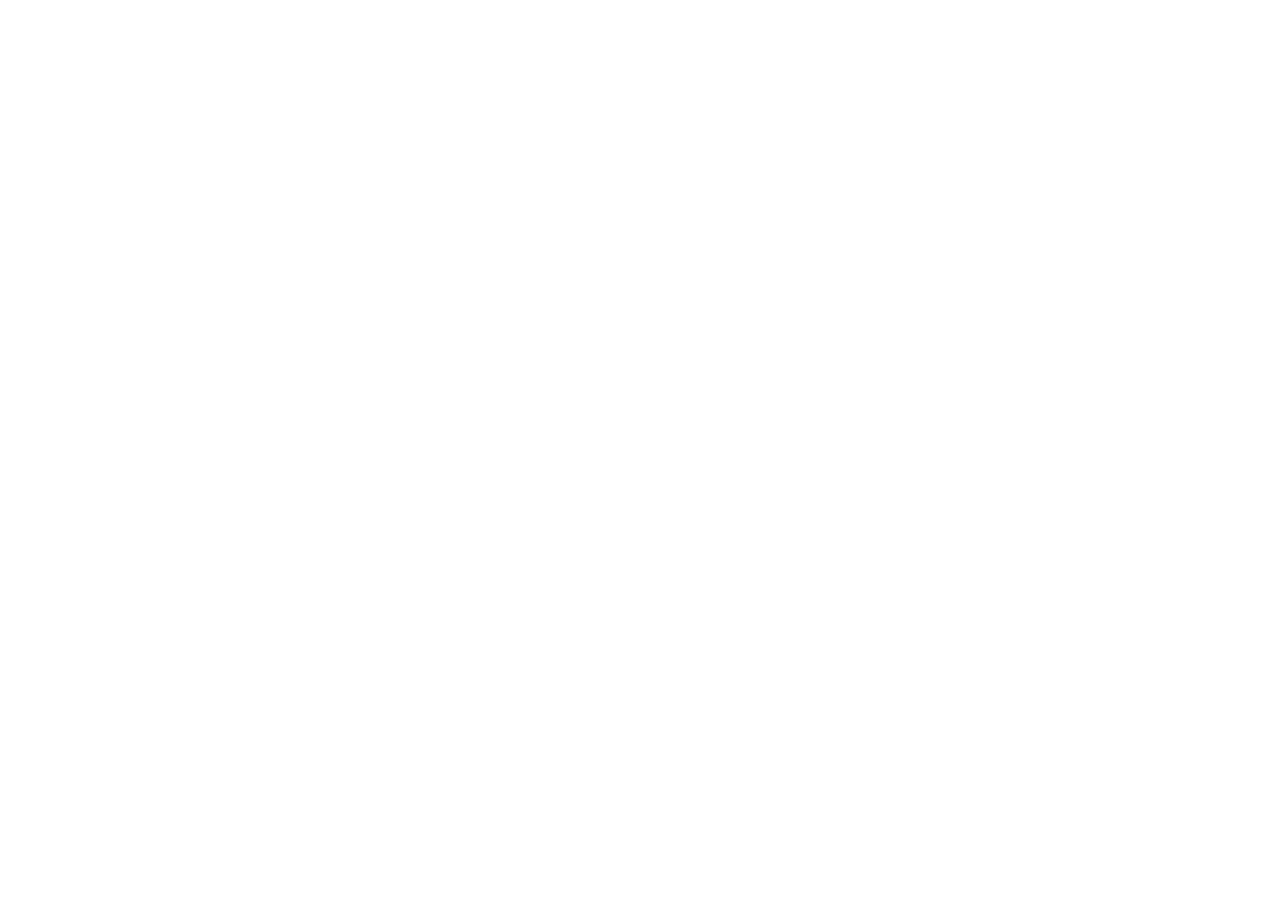
==== index.html @ 6575e85d "day 1" ====
<!DOCTYPE html>
<html lang="en">
  <head>
    <meta charset="UTF-8" />
    <meta name="viewport" content="width=device-width, initial-scale=1.0" />
    <title>SpendSense</title>
    <link href="styles.css" rel="stylesheet" />
    <script defer src="https://cdn.tailwindcss.com"></script>
    <script src="script.js"></script>
  </head>
  <body>
    
    
  </body>
</html>
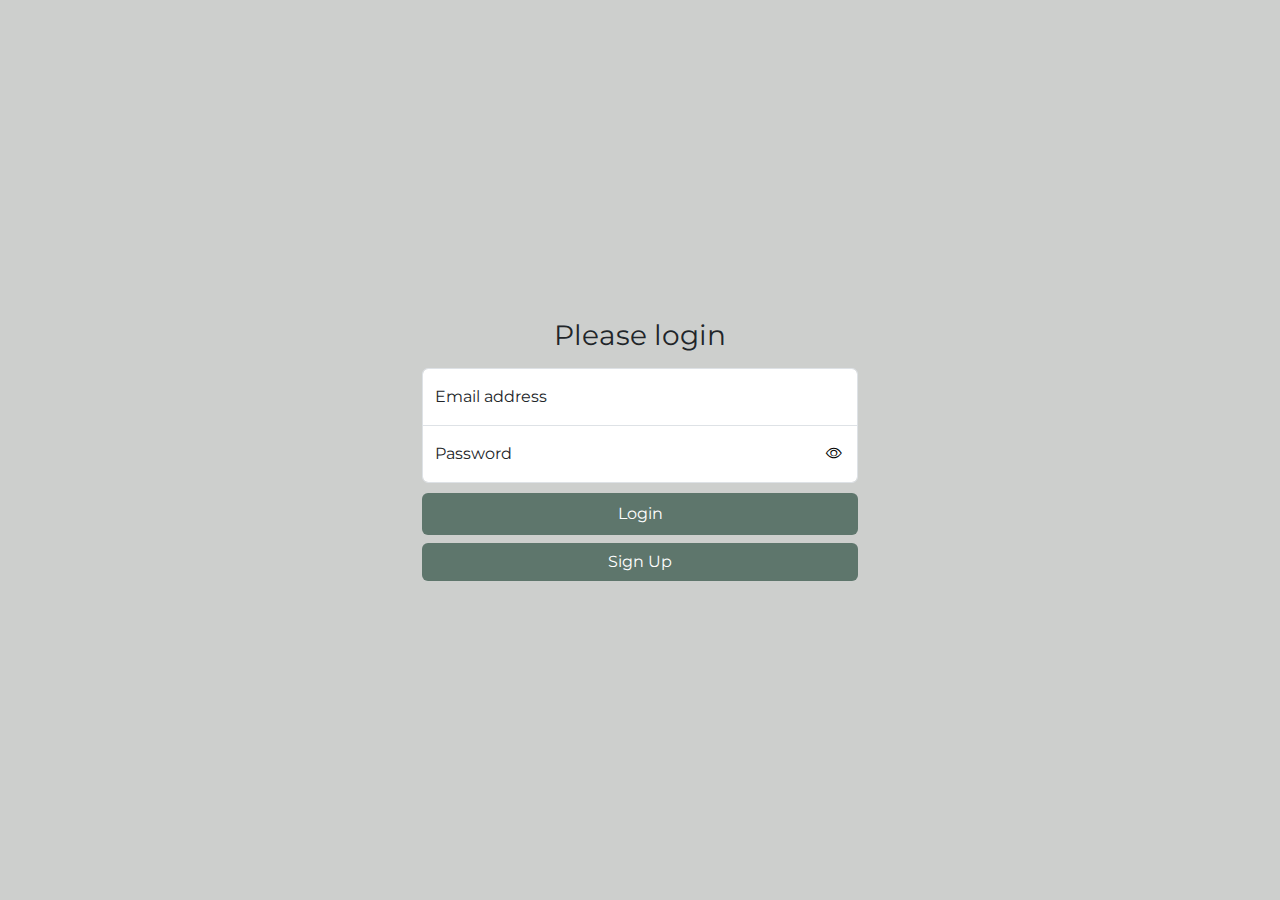
==== commit 5a6829d8: "redirect" ====
--- a/index.html
+++ b/index.html
@@ -1,15 +1,13 @@
 <!DOCTYPE html>
 <html lang="en">
-  <head>
-    <meta charset="UTF-8" />
-    <meta name="viewport" content="width=device-width, initial-scale=1.0" />
+<head>
+    <meta charset="UTF-8">
+    <meta name="viewport" content="width=device-width, initial-scale=1.0">
     <title>SpendSense</title>
-    <link href="styles.css" rel="stylesheet" />
-    <script defer src="https://cdn.tailwindcss.com"></script>
-    <script src="script.js"></script>
-  </head>
-  <body>
-    
-    
-  </body>
+    <script>
+        window.location.href = "./Login/index.html";
+    </script>
+</head>
+<body>
+</body>
 </html>
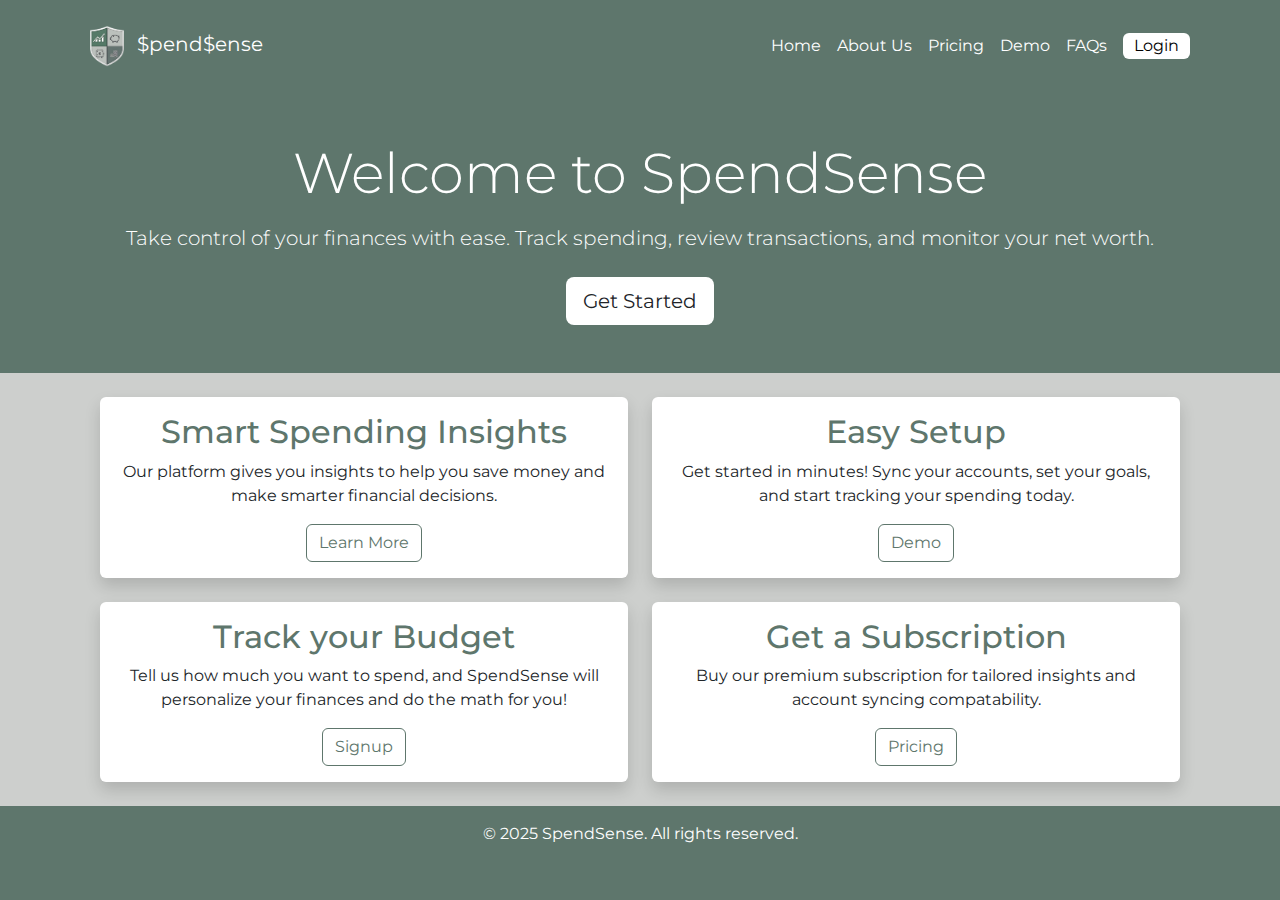
==== commit 3808f698: "added a landing page" ====
--- a/index.html
+++ b/index.html
@@ -1,13 +1,171 @@
 <!DOCTYPE html>
 <html lang="en">
-<head>
-    <meta charset="UTF-8">
-    <meta name="viewport" content="width=device-width, initial-scale=1.0">
+  <head>
+    <meta charset="UTF-8" />
+    <meta name="viewport" content="width=device-width, initial-scale=1.0" />
     <title>SpendSense</title>
-    <script>
-        window.location.href = "./Login/index.html";
-    </script>
-</head>
-<body>
-</body>
+
+    <!-- Favicons -->
+    <link
+      rel="icon"
+      type="image/png"
+      href="./img/favicon/favicon-96x96.png"
+      sizes="96x96"
+    />
+    <link rel="icon" type="image/svg+xml" href="./img/favicon/favicon.svg" />
+    <link rel="shortcut icon" href="./img/favicon/favicon.ico" />
+    <link
+      rel="apple-touch-icon"
+      sizes="180x180"
+      href="./img/favicon/apple-touch-icon.png"
+    />
+    <meta name="apple-mobile-web-app-title" content="SpendSense" />
+    <link rel="manifest" href="./img/favicon/site.webmanifest" />
+
+    <link href="./styles.css" rel="stylesheet" />
+    <link
+      href="https://cdn.jsdelivr.net/npm/bootstrap@5.3.3/dist/css/bootstrap.min.css"
+      rel="stylesheet"
+    />
+    <link
+      href="https://cdn.jsdelivr.net/npm/bootstrap-icons/font/bootstrap-icons.css"
+      rel="stylesheet"
+    />
+    <script
+      defer
+      src="https://cdn.jsdelivr.net/npm/bootstrap@5.3.3/dist/js/bootstrap.bundle.min.js"
+    ></script>
+  </head>
+
+  <body class="d-flex flex-column min-vh-100">
+    <!-- Navbar -->
+    <nav class="navbar navbar-expand-lg navbar-dark py-3">
+      <div class="container">
+        <a class="navbar-brand" href="../index.html">
+          <img
+            src="./img/SpendSense.png"
+            alt="SpendSense Logo"
+            width="50"
+            height="50"
+          />
+          $pend$ense
+        </a>
+        <button
+          class="navbar-toggler"
+          type="button"
+          data-bs-toggle="collapse"
+          data-bs-target="#navbarNav"
+          aria-controls="navbarNav"
+          aria-expanded="false"
+          aria-label="Toggle navigation"
+        >
+          <span class="navbar-toggler-icon"></span>
+        </button>
+        <div class="collapse navbar-collapse" id="navbarNav">
+          <ul
+            class="navbar-nav ms-auto d-flex justify-content-center align-items-center"
+          >
+            <li class="nav-item">
+              <a class="nav-link text-white" href="../index.html">Home</a>
+            </li>
+            <li class="nav-item">
+              <a class="nav-link text-white" href="../index.html">About Us</a>
+            </li>
+            <li class="nav-item">
+              <a class="nav-link text-white" href="../index.html">Pricing</a>
+            </li>
+            <li class="nav-item">
+              <a class="nav-link text-white" href="../index.html">Demo</a>
+            </li>
+            <li class="nav-item">
+              <a class="nav-link text-white" href="../index.html">FAQs</a>
+            </li>
+            <li class="nav-item">
+              <a class="nav-link text-white" href="../Login/index.html">
+                <button class="btn btn-login">
+                  Login
+                </button>
+              </a>
+            </li>
+          </ul>
+        </div>
+      </div>
+    </nav>
+
+    <!-- Main Content -->
+      <!-- Hero Section -->
+      <section class="hero-section text-white text-center py-5">
+        <div class="container">
+          <h1 class="display-4 mb-3">Welcome to SpendSense</h1>
+          <p class="lead mb-4">
+            Take control of your finances with ease. Track spending, review
+            transactions, and monitor your net worth.
+          </p>
+          <a href="./Signup/index.html" class="btn btn-custom btn-lg"
+            >Get Started</a
+          >
+        </div>
+      </section>
+
+      <!-- Information Boxes -->
+      <div class="container py-4 info-div">
+        <div class="row g-4">
+          <div class="col-md-6">
+            <div class="card h-100 shadow border-0 custom-border">
+              <div class="card-body text-center">
+                <h2 class="card-title">Smart Spending Insights</h2>
+                <p class="card-text">
+                  Our platform gives you insights to help you save money and
+                  make smarter financial decisions.
+                </p>
+                <a href="#" class="btn btn-outline">Learn More</a>
+              </div>
+            </div>
+          </div>
+          <div class="col-md-6">
+            <div class="card h-100 shadow border-0 custom-border">
+              <div class="card-body text-center">
+                <h2 class="card-title">Easy Setup</h2>
+                <p class="card-text">
+                  Get started in minutes! Sync your accounts, set your goals,
+                  and start tracking your spending today.
+                </p>
+                <a href="#" class="btn btn-outline">Demo</a>
+              </div>
+            </div>
+          </div>
+          <div class="col-md-6">
+            <div class="card h-100 shadow border-0 custom-border">
+              <div class="card-body text-center">
+                <h2 class="card-title">Track your Budget</h2>
+                <p class="card-text">
+                  Tell us how much you want to spend, and SpendSense will
+                  personalize your finances and do the math for you!
+                </p>
+                <a href="../Signup/index.html" class="btn btn-outline"
+                  >Signup</a
+                >
+              </div>
+            </div>
+          </div>
+          <div class="col-md-6">
+            <div class="card h-100 shadow border-0 custom-border">
+              <div class="card-body text-center">
+                <h2 class="card-title">Get a Subscription</h2>
+                <p class="card-text">
+                  Buy our premium subscription for tailored insights and account
+                  syncing compatability.
+                </p>
+                <a href="#" class="btn btn-outline">Pricing</a>
+              </div>
+            </div>
+          </div>
+        </div>
+      </div>
+
+    <!-- Footer -->
+    <footer class="text-white text-center py-3">
+      <div class="container">© 2025 SpendSense. All rights reserved.</div>
+    </footer>
+  </body>
 </html>
--- a/styles.css
+++ b/styles.css
@@ -0,0 +1,48 @@
+/* Import Google Fonts */
+@import url("https://fonts.googleapis.com/css2?family=Roboto:wght@400;700&family=Montserrat:wght@500;700&display=swap");
+
+/* Global Styles */
+body {
+  font-family: "Montserrat", sans-serif !important;
+  background-color: #5e766c !important;
+  margin: 0;
+  padding: 0;
+}
+
+.info-div{
+  background-color: #cdcfcd !important;
+  max-width: 100% !important;
+  padding: 100px !important;
+}
+
+.card-title{
+  color: #5e766c !important;
+}
+
+.custom-border {
+  border-left: 4px solid #5e766c;
+}
+
+.btn-outline {
+  color: #5e766c !important;
+  border-color: #5e766c !important;
+}
+
+.btn-custom {
+  background-color: #fff !important;
+  color: black;
+  transition: background-color 0.3s ease, color 0.3s ease;
+  font-size: 10px;
+}
+
+.btn-custom:hover, .btn-login:hover {
+  color: #000 !important;
+  background-color: #cdcfcd !important;
+}
+
+.btn-login {
+  padding: 0 10px !important;
+  background-color: #fff !important;
+  color: black !important;
+  transition: background-color 0.3s ease, color 0.3s ease;
+}
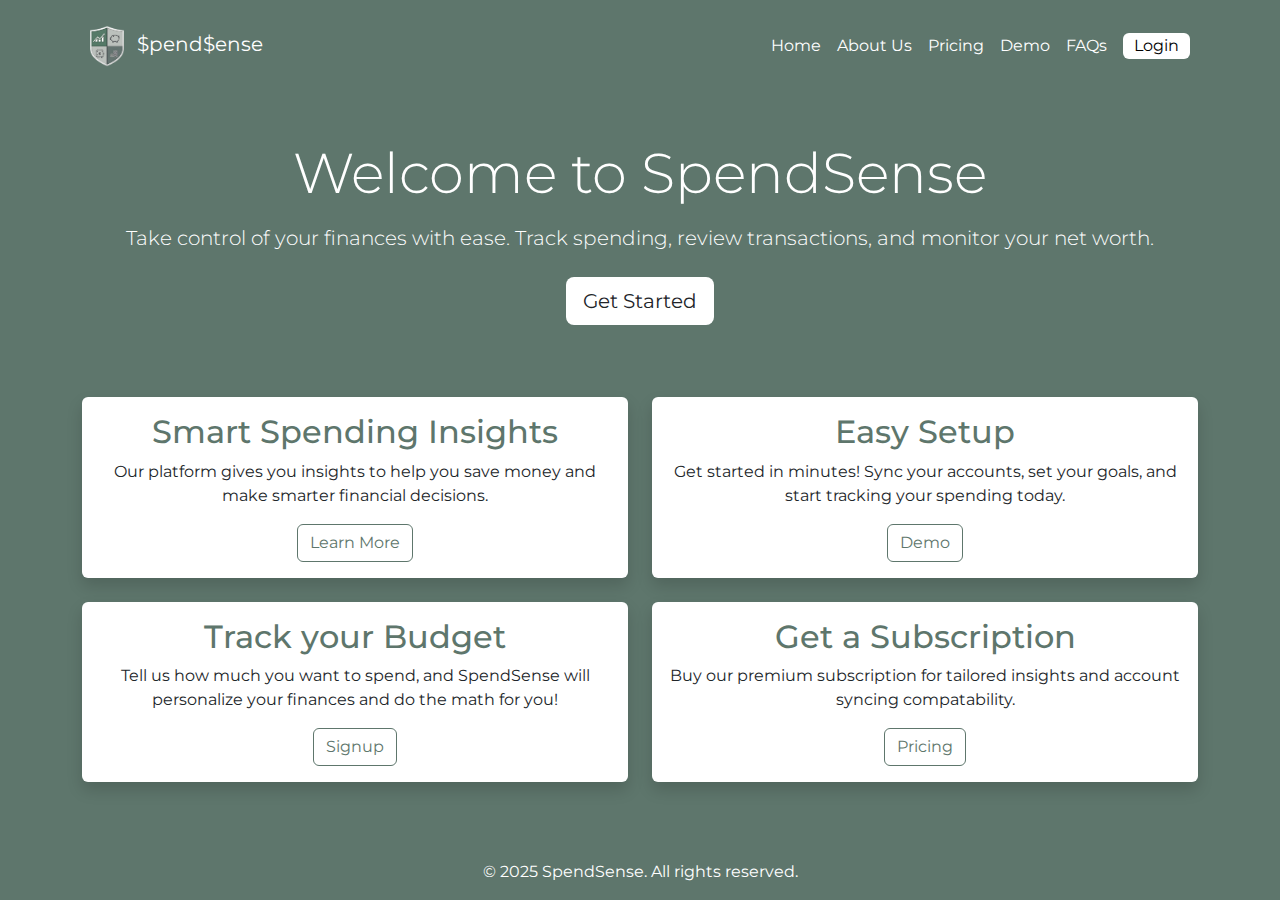
==== commit 97de0f97: "updated the landing page" ====
--- a/index.html
+++ b/index.html
@@ -39,6 +39,7 @@
 
   <body class="d-flex flex-column min-vh-100">
     <!-- Navbar -->
+     <main class="flex-fill">
     <nav class="navbar navbar-expand-lg navbar-dark py-3">
       <div class="container">
         <a class="navbar-brand" href="../index.html">
@@ -162,6 +163,7 @@
           </div>
         </div>
       </div>
+      </main>
 
     <!-- Footer -->
     <footer class="text-white text-center py-3">
--- a/styles.css
+++ b/styles.css
@@ -9,11 +9,11 @@
   padding: 0;
 }
 
-.info-div{
+/* .info-div{
   background-color: #cdcfcd !important;
   max-width: 100% !important;
   padding: 100px !important;
-}
+} */
 
 .card-title{
   color: #5e766c !important;
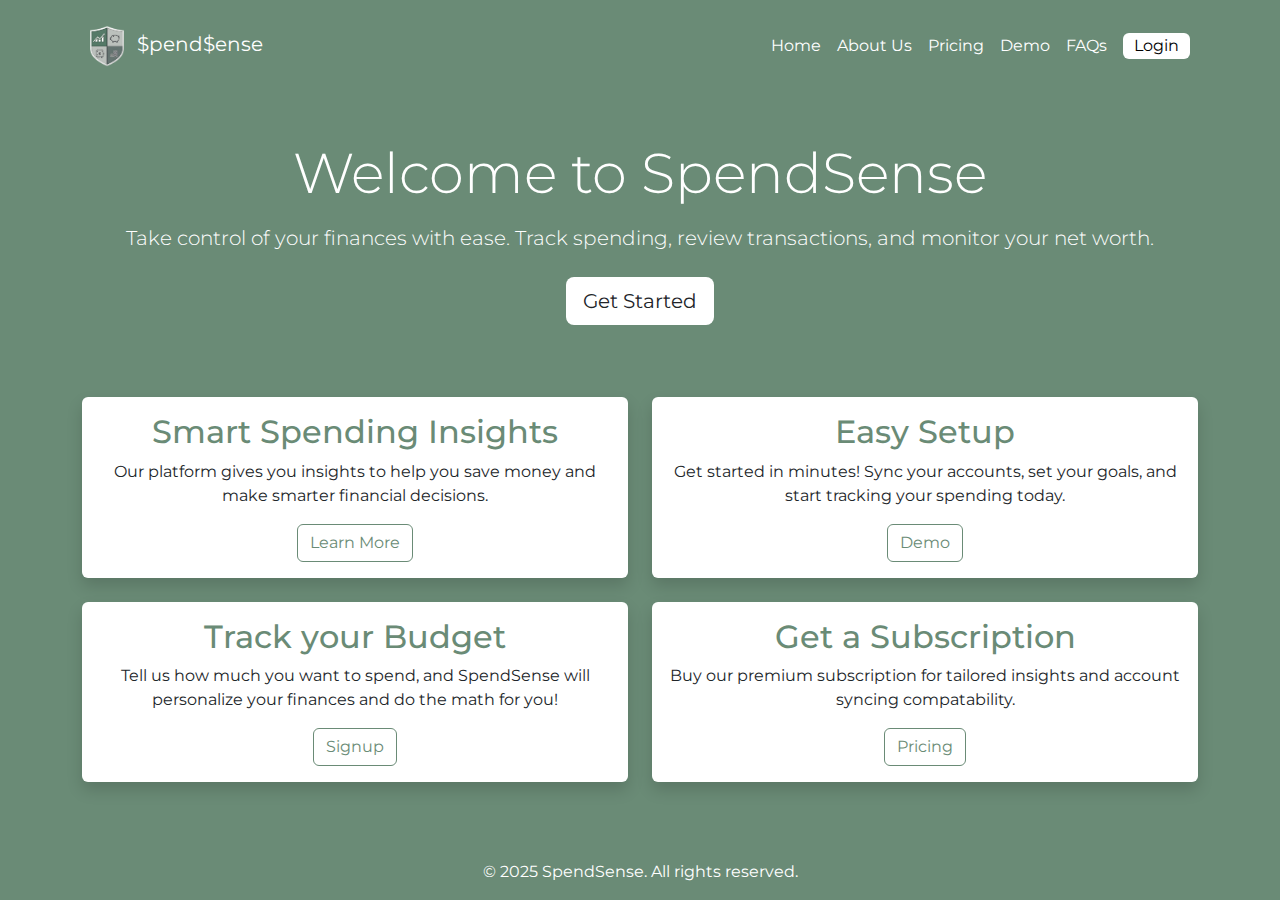
==== commit 4bacb150: "Update index.html" ====
--- a/index.html
+++ b/index.html
@@ -82,7 +82,7 @@
               <a class="nav-link text-white" href="../index.html">FAQs</a>
             </li>
             <li class="nav-item">
-              <a class="nav-link text-white" href="../Login/index.html">
+              <a class="nav-link text-white" href="./Login/index.html">
                 <button class="btn btn-login">
                   Login
                 </button>
--- a/styles.css
+++ b/styles.css
@@ -4,7 +4,7 @@
 /* Global Styles */
 body {
   font-family: "Montserrat", sans-serif !important;
-  background-color: #5e766c !important;
+  background-color: #6a8b76 !important;
   margin: 0;
   padding: 0;
 }
@@ -16,16 +16,16 @@
 } */
 
 .card-title{
-  color: #5e766c !important;
+  color: #6a8b76 !important;
 }
 
 .custom-border {
-  border-left: 4px solid #5e766c;
+  border-left: 4px solid #6a8b76;
 }
 
 .btn-outline {
-  color: #5e766c !important;
-  border-color: #5e766c !important;
+  color: #6a8b76 !important;
+  border-color: #6a8b76 !important;
 }
 
 .btn-custom {
